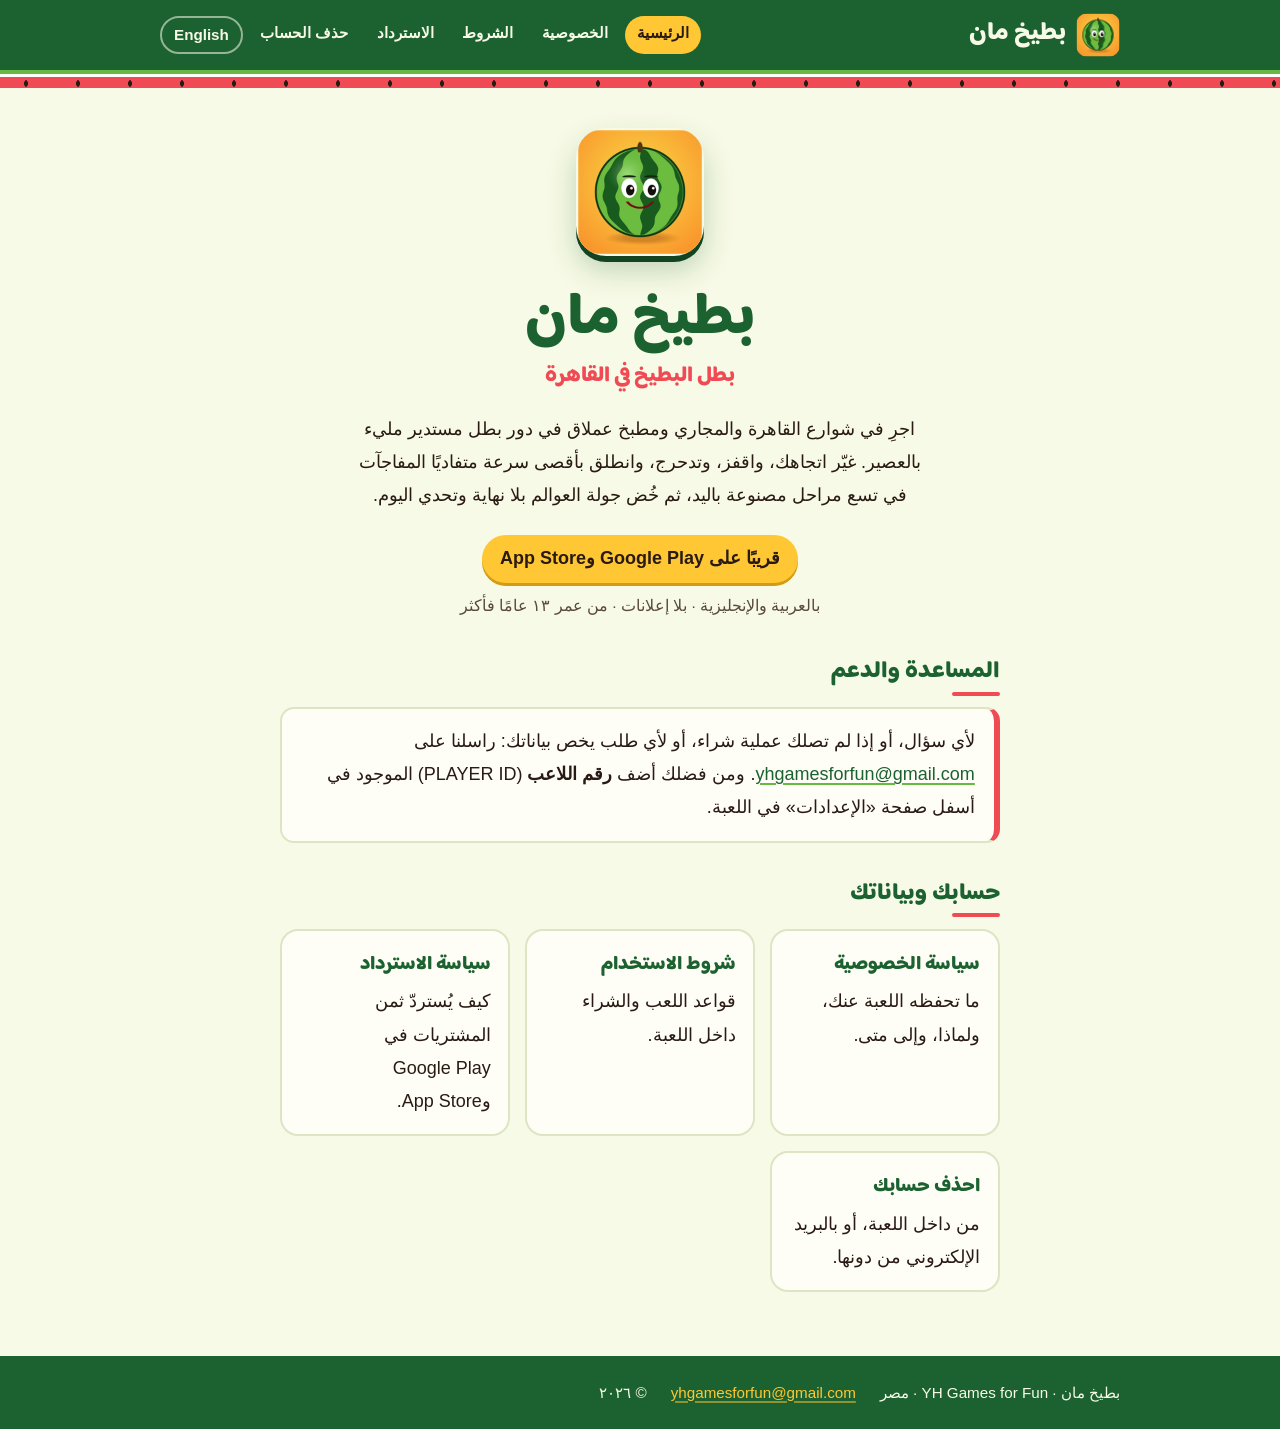
==== ar/index.html @ d16fdac5 "Bateekh Man website: home, privacy, terms, refunds and account deletion (English and Arabic)" ====
<!doctype html>
<!-- Bateekh Man's Arabic home page (written by hand; the legal pages are built by Site/publish.py). Keep ../index.html saying the same. -->
<html lang="ar" dir="rtl">
<head>
<meta charset="utf-8">
<meta name="viewport" content="width=device-width, initial-scale=1">
<meta http-equiv="Content-Security-Policy" content="default-src 'none'; style-src 'self'; font-src 'self'; img-src 'self'; base-uri 'none'; form-action 'none'">
<meta name="referrer" content="no-referrer">
<title>بطيخ مان · بطل البطيخ في القاهرة</title>
<meta name="description" content="بطيخ مان لعبة جري من مصر: اجرِ في شوارع القاهرة والمجاري ومطبخ عملاق في دور بطل البطيخ. الدعم والخصوصية وحذف الحساب.">
<meta name="theme-color" content="#1c6130">
<link rel="canonical" href="https://youssef-haitham.github.io/bateekhman/ar/">
<link rel="alternate" hreflang="en" href="https://youssef-haitham.github.io/bateekhman/">
<link rel="alternate" hreflang="ar" href="https://youssef-haitham.github.io/bateekhman/ar/">
<link rel="alternate" hreflang="x-default" href="https://youssef-haitham.github.io/bateekhman/">
<link rel="icon" type="image/png" sizes="32x32" href="../img/favicon-32.png">
<link rel="apple-touch-icon" href="../img/icon-192.png">
<link rel="stylesheet" href="../style.css">
</head>
<body>
<a class="skip" href="#main">انتقل إلى المحتوى</a>
<header class="top">
  <div class="top-in">
    <a class="brand" href="index.html"><img src="../img/icon-192.png" alt="" width="44" height="44">بطيخ مان</a>
    <nav class="nav" aria-label="الموقع">
      <a href="index.html" aria-current="page">الرئيسية</a>
      <a href="privacy.html">الخصوصية</a>
      <a href="terms.html">الشروط</a>
      <a href="refunds.html">الاسترداد</a>
      <a href="delete-account.html">حذف الحساب</a>
      <a class="lang" href="../index.html" hreflang="en" lang="en">English</a>
    </nav>
  </div>
  <div class="slice" aria-hidden="true"></div>
</header>
<main id="main">
<section class="hero">
<img src="../img/icon-192.png" alt="أيقونة بطيخ مان: بطيخة تبتسم" width="128" height="128">
<h1>بطيخ مان</h1>
<p class="tag">بطل البطيخ في القاهرة</p>
<p class="intro">اجرِ في شوارع القاهرة والمجاري ومطبخ عملاق في دور بطل مستدير مليء بالعصير. غيّر اتجاهك، واقفز، وتدحرج، وانطلق بأقصى سرعة متفاديًا المفاجآت في تسع مراحل مصنوعة باليد، ثم خُض جولة العوالم بلا نهاية وتحدي اليوم.</p>
<p class="soon">قريبًا على Google&nbsp;Play وApp&nbsp;Store</p>
<p class="facts">بالعربية والإنجليزية · بلا إعلانات · من عمر ١٣ عامًا فأكثر</p>
</section>

<h2>المساعدة والدعم</h2>
<p class="support">لأي سؤال، أو إذا لم تصلك عملية شراء، أو لأي طلب يخص بياناتك: راسلنا على <a href="mailto:yhgamesforfun@gmail.com" dir="ltr">yhgamesforfun@gmail.com</a>. ومن فضلك أضف <strong>رقم اللاعب</strong> (PLAYER ID) الموجود في أسفل صفحة «الإعدادات» في اللعبة.</p>

<h2>حسابك وبياناتك</h2>
<div class="cards">
<a class="card" href="privacy.html"><b>سياسة الخصوصية</b>ما تحفظه اللعبة عنك، ولماذا، وإلى متى.</a>
<a class="card" href="terms.html"><b>شروط الاستخدام</b>قواعد اللعب والشراء داخل اللعبة.</a>
<a class="card" href="refunds.html"><b>سياسة الاسترداد</b>كيف يُستردّ ثمن المشتريات في Google&nbsp;Play وApp&nbsp;Store.</a>
<a class="card" href="delete-account.html"><b>احذف حسابك</b>من داخل اللعبة، أو بالبريد الإلكتروني من دونها.</a>
</div>
</main>
<footer class="foot">
  <div class="foot-in">
    <span>بطيخ مان · YH Games for Fun · مصر</span>
    <a href="mailto:yhgamesforfun@gmail.com" dir="ltr">yhgamesforfun@gmail.com</a>
    <span>© ٢٠٢٦</span>
  </div>
</footer>
</body>
</html>
---- style.css ----
/* Bateekh Man's website: one stylesheet for the English pages and the Arabic ones (right to left).
   The colours are the game's own (Game/Assets/Scripts/Candy.cs): the rind's dark green, leaf green, the flesh's red and its pink,
   sun yellow, cream and a seed's dark. Nothing is loaded from another site: the font file sits next to this one. */

@font-face {
  font-family: "Baloo Bhaijaan 2";
  src: url("fonts/BalooBhaijaan2-ExtraBold.ttf") format("truetype");
  font-weight: 800;
  font-style: normal;
  font-display: swap;
}

:root {
  --rind: #1c6130;
  --rind-dark: #134422;
  --leaf: #66ba42;
  --flesh: #f04a54;
  --flesh-ink: #c22a35;           /* the flesh's red, dark enough for small text on cream */
  --blush: #ff8f94;
  --sun: #ffc733;
  --cream: #f7fae6;
  --seed: #291a14;
  --paper: #fffef6;
  --line: #dde5c4;
  --text: #291a14;
  --soft: #5a4a3f;
  --display: "Baloo Bhaijaan 2", "Segoe UI", system-ui, sans-serif;
  --body: system-ui, -apple-system, "Segoe UI", Roboto, "Noto Sans", "Helvetica Neue", Arial, sans-serif;
  --body-ar: "Segoe UI", Tahoma, "Noto Sans Arabic", "Noto Naskh Arabic", "Geeza Pro", "Arabic UI Text", Arial, sans-serif;
  color-scheme: light;
}

* { box-sizing: border-box; }

html { -webkit-text-size-adjust: 100%; text-size-adjust: 100%; }

body {
  margin: 0;
  background: var(--cream);
  color: var(--text);
  font: 400 1.0625rem/1.65 var(--body);
}

html[lang="ar"] body { font-family: var(--body-ar); font-size: 1.125rem; line-height: 1.85; }

/* ---------------------------------------------------------------- the top: the rind, then a slice's white and red with seeds */

.skip {
  position: absolute;
  inset-inline-start: 1rem;
  top: -4rem;
  z-index: 2;
  background: var(--sun);
  color: var(--seed);
  padding: .5rem 1rem;
  border-radius: 999px;
  font-weight: 700;
}
.skip:focus { top: 1rem; }

.top { background: var(--rind); color: var(--cream); }

.top-in {
  max-width: 62rem;
  margin: 0 auto;
  padding: .8rem 1rem;
  display: flex;
  flex-wrap: wrap;
  align-items: center;
  gap: .6rem 1.2rem;
}

.brand {
  display: inline-flex;
  align-items: center;
  gap: .65rem;
  color: var(--cream);
  text-decoration: none;
  font-family: var(--display);
  font-weight: 800;
  font-size: 1.55rem;
  line-height: 1;
}
.brand img { width: 44px; height: 44px; border-radius: 12px; }

.nav { display: flex; flex-wrap: wrap; gap: .3rem; margin-inline-start: auto; }

.nav a {
  color: var(--cream);
  text-decoration: none;
  padding: .3rem .75rem;
  border-radius: 999px;
  font-weight: 600;
  font-size: .95rem;
  line-height: 1.6;
}
.nav a:hover { background: rgba(255, 255, 255, .14); color: #fff; }
.nav a[aria-current="page"] { background: var(--sun); color: var(--seed); }
.nav .lang { border: 2px solid rgba(247, 250, 230, .55); }

.slice {
  position: relative;
  height: 18px;
  background: linear-gradient(to bottom, var(--leaf) 0 4px, #fff 4px 7px, var(--flesh) 7px 100%);
}
.slice::after {
  content: "";
  position: absolute;
  inset: 9px 0 0;
  background: radial-gradient(2px 3.5px at 50% 50%, var(--seed) 85%, transparent 100%) 0 0 / 52px 9px repeat-x;
}

/* ---------------------------------------------------------------- the page */

main {
  max-width: 47rem;
  margin: 0 auto;
  padding: 2rem 1rem 3rem;
  overflow-wrap: break-word;
}

h1, h2, h3 {
  font-family: var(--display);
  font-weight: 800;
  color: var(--rind);
  line-height: 1.25;
}
h1 { font-size: clamp(1.9rem, 6vw, 2.6rem); margin: .2rem 0 .5rem; }
h2 { font-size: 1.45rem; margin: 2.3rem 0 .7rem; }
h2::after {
  content: "";
  display: block;
  width: 3rem;
  height: 4px;
  margin-top: .3rem;
  border-radius: 2px;
  background: var(--flesh);
}

p, ul, ol { margin: 0 0 1rem; }
ul, ol { padding-inline-start: 1.4rem; }
li { margin: .35rem 0; }
li::marker { color: var(--flesh); font-weight: 700; }
html[lang="ar"] ol { list-style-type: arabic-indic; }
strong { font-weight: 700; color: var(--seed); }

a {
  color: var(--rind);
  text-decoration-color: var(--leaf);
  text-decoration-thickness: 2px;
  text-underline-offset: 3px;
  overflow-wrap: anywhere;
}
a:hover { color: var(--flesh-ink); text-decoration-color: var(--flesh); }
a:focus-visible { outline: 3px solid var(--sun); outline-offset: 2px; border-radius: 4px; }

.table {
  overflow-x: auto;
  margin: 0 0 1.4rem;
  border: 2px solid var(--line);
  border-radius: 14px;
  background: var(--paper);
}
table { width: 100%; border-collapse: collapse; font-size: .97rem; }
th, td { text-align: start; vertical-align: top; padding: .65rem .85rem; border-bottom: 1px solid var(--line); }
th { background: var(--rind); color: var(--cream); font-weight: 700; }
tr:last-child td { border-bottom: 0; }
td:first-child { width: 50%; }

/* on a phone each row is a card, each cell under its column's name (publish.py writes the name into data-label) */
@media (max-width: 36rem) {
  .table { border: 0; background: none; overflow: visible; border-radius: 0; }
  .table table, .table tbody, .table tr, .table td { display: block; width: auto; }
  .table thead { position: absolute; width: 1px; height: 1px; overflow: hidden; clip: rect(0 0 0 0); white-space: nowrap; }
  .table tr { margin: 0 0 .8rem; border: 2px solid var(--line); border-radius: 14px; background: var(--paper); overflow: hidden; }
  .table td { border: 0; padding: .6rem .9rem; }
  .table td + td { border-top: 1px dashed var(--line); }
  .table td::before {
    content: attr(data-label);
    display: block;
    margin-bottom: .1rem;
    font-family: var(--display);
    font-weight: 800;
    font-size: .85rem;
    color: var(--flesh-ink);
  }
  td:first-child { width: auto; }
}

/* ---------------------------------------------------------------- the home page */

.hero { text-align: center; padding-top: .5rem; }
.hero img {
  width: 128px;
  height: 128px;
  border-radius: 30px;
  box-shadow: 0 6px 0 var(--rind-dark), 0 14px 28px rgba(28, 97, 48, .25);
}
.hero h1 { font-size: clamp(2.5rem, 10vw, 3.7rem); margin: 1rem 0 0; }
.tag { font-family: var(--display); font-weight: 800; color: var(--flesh); font-size: 1.35rem; margin: 0 0 1rem; }
.hero .intro { max-width: 36rem; margin-inline: auto; }

.soon {
  display: inline-block;
  margin: .4rem 0 .6rem;
  padding: .45rem 1.1rem;
  border-radius: 999px;
  background: var(--sun);
  color: var(--seed);
  font-weight: 700;
  box-shadow: 0 3px 0 #d39b12;
}
.facts { color: var(--soft); font-size: .97rem; }

.support {
  background: var(--paper);
  border: 2px solid var(--line);
  border-inline-start: 6px solid var(--flesh);
  border-radius: 14px;
  padding: 1rem 1.2rem;
}

.cards {
  display: grid;
  grid-template-columns: repeat(auto-fit, minmax(13rem, 1fr));
  gap: .9rem;
  margin: 0 0 1rem;
}
.card {
  display: block;
  padding: 1rem 1.1rem;
  border: 2px solid var(--line);
  border-radius: 18px;
  background: var(--paper);
  color: var(--text);
  text-decoration: none;
  overflow-wrap: normal;
}
.card b { display: block; font-family: var(--display); font-weight: 800; color: var(--rind); font-size: 1.2rem; margin-bottom: .2rem; }
.card:hover { border-color: var(--leaf); color: var(--text); }
.card:hover b { color: var(--rind); }

/* ---------------------------------------------------------------- the foot */

.foot { background: var(--rind); color: var(--cream); }
.foot-in {
  max-width: 62rem;
  margin: 0 auto;
  padding: 1.4rem 1rem;
  display: flex;
  flex-wrap: wrap;
  gap: .4rem 1.5rem;
  font-size: .95rem;
}
.foot a { color: var(--sun); text-decoration-color: rgba(255, 199, 51, .5); }
.foot a:hover { color: #fff; text-decoration-color: #fff; }
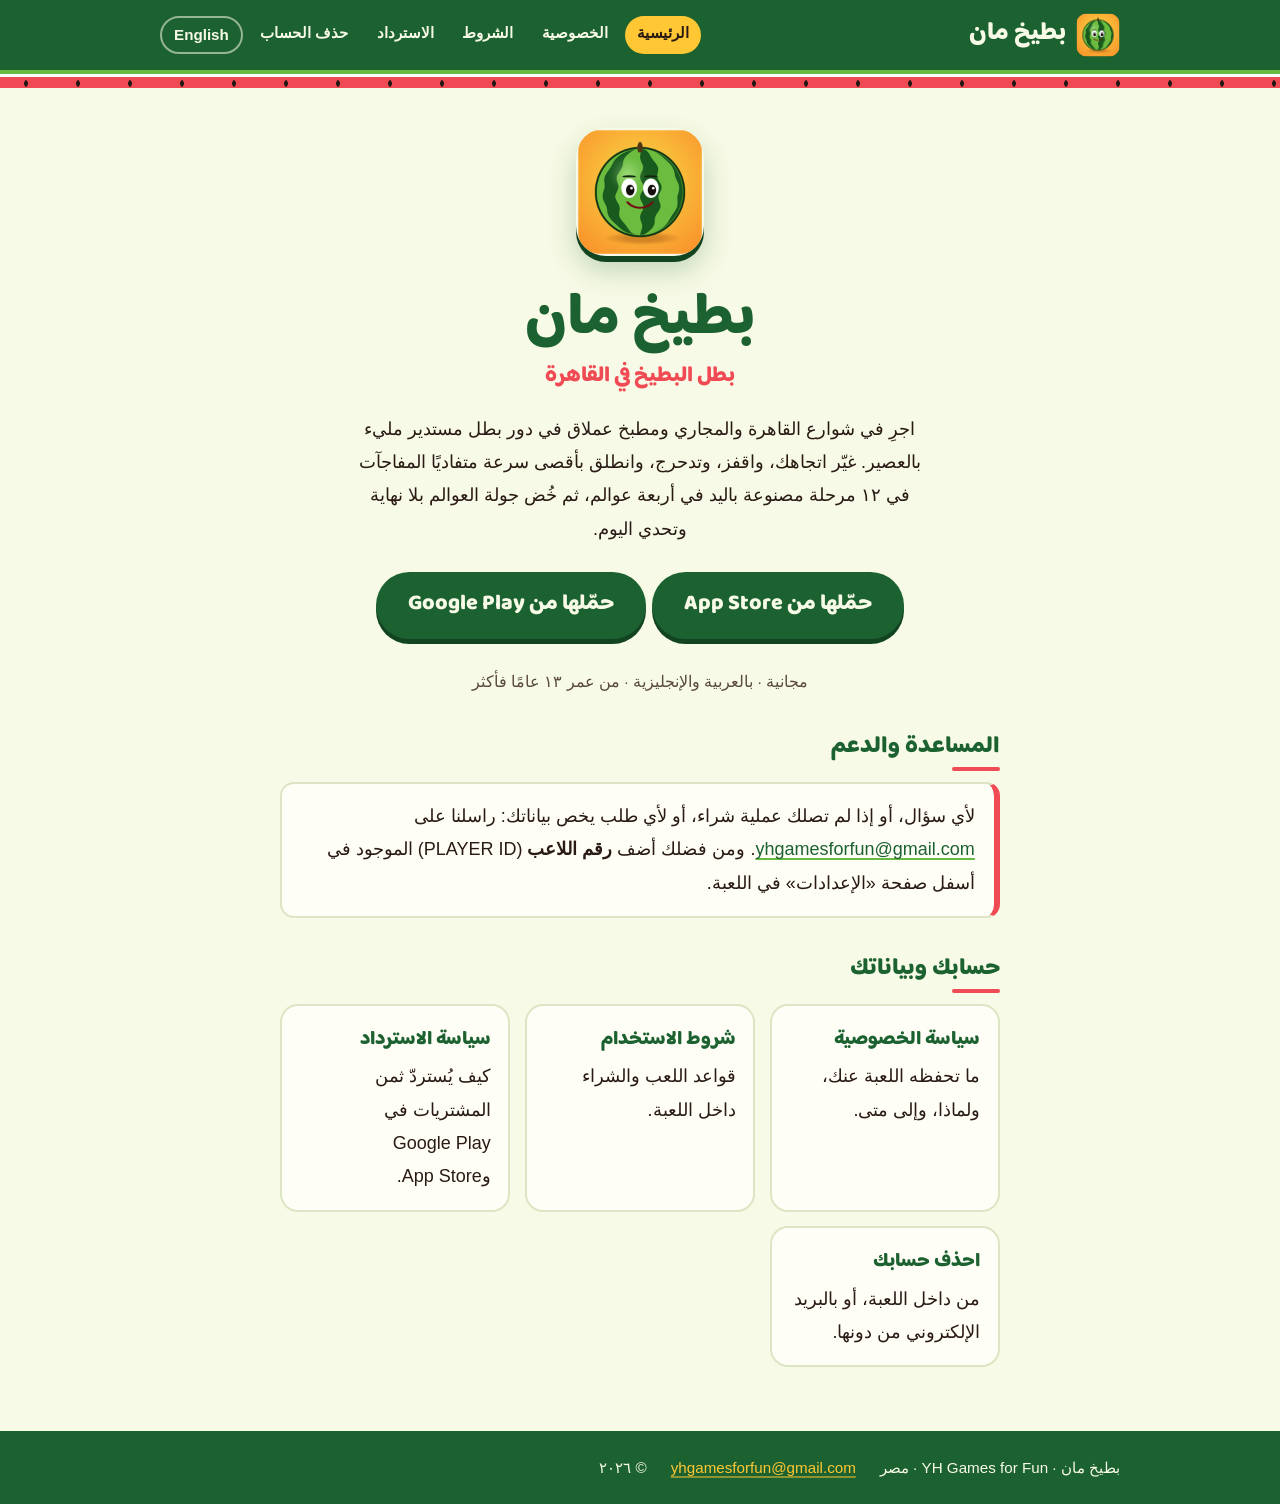
==== commit c79ef56f: "Download buttons for both stores on the home and get pages; out now (not coming soon), twelve levels" ====
--- a/ar/index.html
+++ b/ar/index.html
@@ -38,9 +38,9 @@
 <img src="../img/icon-192.png" alt="أيقونة بطيخ مان: بطيخة تبتسم" width="128" height="128">
 <h1>بطيخ مان</h1>
 <p class="tag">بطل البطيخ في القاهرة</p>
-<p class="intro">اجرِ في شوارع القاهرة والمجاري ومطبخ عملاق في دور بطل مستدير مليء بالعصير. غيّر اتجاهك، واقفز، وتدحرج، وانطلق بأقصى سرعة متفاديًا المفاجآت في تسع مراحل مصنوعة باليد، ثم خُض جولة العوالم بلا نهاية وتحدي اليوم.</p>
-<p class="soon">قريبًا على Google&nbsp;Play وApp&nbsp;Store</p>
-<p class="facts">بالعربية والإنجليزية · بلا إعلانات · من عمر ١٣ عامًا فأكثر</p>
+<p class="intro">اجرِ في شوارع القاهرة والمجاري ومطبخ عملاق في دور بطل مستدير مليء بالعصير. غيّر اتجاهك، واقفز، وتدحرج، وانطلق بأقصى سرعة متفاديًا المفاجآت في ١٢ مرحلة مصنوعة باليد في أربعة عوالم، ثم خُض جولة العوالم بلا نهاية وتحدي اليوم.</p>
+<p class="stores"><a class="store-btn" href="https://apps.apple.com/app/id6834197974">حمّلها من App&nbsp;Store</a> <a class="store-btn" href="https://play.google.com/store/apps/details?id=com.yhgamesforfun.bateekhman">حمّلها من Google&nbsp;Play</a></p>
+<p class="facts">مجانية · بالعربية والإنجليزية · من عمر ١٣ عامًا فأكثر</p>
 </section>
 
 <h2>المساعدة والدعم</h2>
--- a/style.css
+++ b/style.css
@@ -254,3 +254,30 @@
 }
 .foot a { color: var(--sun); text-decoration-color: rgba(255, 199, 51, .5); }
 .foot a:hover { color: #fff; text-decoration-color: #fff; }
+
+/* ---------------------------------------------------------------- get.html: where the ads send people (one tap to the store) */
+
+.get { text-align: center; }
+.get .shot {
+  display: block;
+  width: 100%;
+  max-width: 40rem;
+  height: auto;
+  margin: 1.2rem auto;
+  border-radius: 18px;
+  box-shadow: 0 6px 0 var(--rind-dark), 0 14px 28px rgba(28, 97, 48, .25);
+}
+.store-btn {
+  display: inline-block;
+  margin: .6rem 0 .8rem;
+  padding: .85rem 2rem;
+  border-radius: 999px;
+  background: var(--rind);
+  color: var(--cream);
+  font-family: var(--display);
+  font-weight: 800;
+  font-size: 1.35rem;
+  text-decoration: none;
+  box-shadow: 0 5px 0 var(--rind-dark);
+}
+.store-btn:hover, .store-btn:focus-visible { background: var(--leaf); color: var(--seed); }
